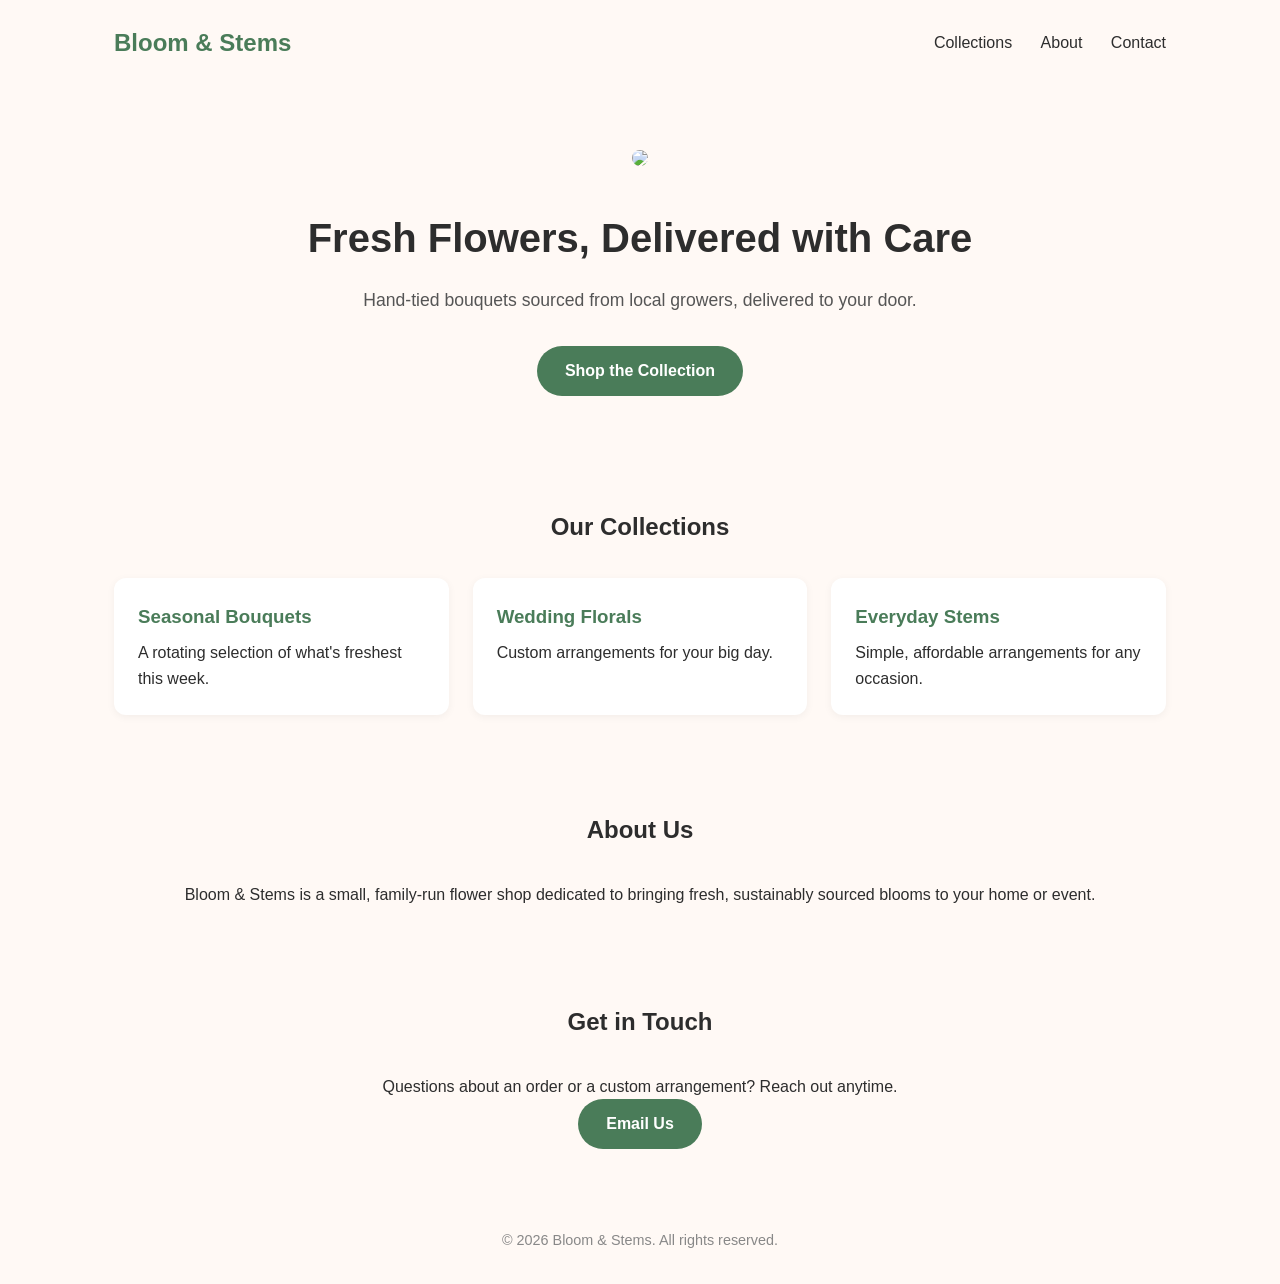
==== index.html @ 62eb42f5 "Initial commit: Bloom & Stems landing page scaffold" ====
<!DOCTYPE html>
<html lang="en">
<head>
  <meta charset="UTF-8" />
  <meta name="viewport" content="width=device-width, initial-scale=1.0" />
  <title>Bloom & Stems | Fresh Flowers, Delivered</title>
  <link rel="stylesheet" href="styles.css" />
</head>
<body>
  <header class="site-header">
    <div class="container">
      <a href="#" class="logo">Bloom & Stems</a>
      <nav>
        <a href="#collections">Collections</a>
        <a href="#about">About</a>
        <a href="#contact">Contact</a>
      </nav>
    </div>
  </header>

  <section class="hero">
    <div class="container">
      <img src="hero-flowers.jpg" class="hero-image">
      <h1>Fresh Flowers, Delivered with Care</h1>
      <p>Hand-tied bouquets sourced from local growers, delivered to your door.</p>
      <a href="#contact" class="btn">Shop the Collection</a>
    </div>
  </section>

  <section id="collections" class="collections">
    <div class="container">
      <h2>Our Collections</h2>
      <div class="cards">
        <div class="card">
          <h3>Seasonal Bouquets</h3>
          <p>A rotating selection of what's freshest this week.</p>
        </div>
        <div class="card">
          <h3>Wedding Florals</h3>
          <p>Custom arrangements for your big day.</p>
        </div>
        <div class="card">
          <h3>Everyday Stems</h3>
          <p>Simple, affordable arrangements for any occasion.</p>
        </div>
      </div>
    </div>
  </section>

  <section id="about" class="about">
    <div class="container">
      <h2>About Us</h2>
      <p>Bloom & Stems is a small, family-run flower shop dedicated to bringing fresh, sustainably sourced blooms to your home or event.</p>
    </div>
  </section>

  <section id="contact" class="contact">
    <div class="container">
      <h2>Get in Touch</h2>
      <p>Questions about an order or a custom arrangement? Reach out anytime.</p>
      <a href="mailto:hello@bloomandstems.com" class="btn">Email Us</a>
    </div>
  </section>

  <footer class="site-footer">
    <div class="container">
      <p>&copy; 2026 Bloom & Stems. All rights reserved.</p>
    </div>
  </footer>
</body>
</html>
---- styles.css ----
:root {
  --color-primary: #4a7c59;
  --color-accent: #f2b5c4;
  --color-text: #2d2d2d;
  --color-bg: #fff9f5;
  --font-body: "Helvetica Neue", Arial, sans-serif;
}

* {
  box-sizing: border-box;
  margin: 0;
  padding: 0;
}

body {
  font-family: var(--font-body);
  color: var(--color-text);
  background: var(--color-bg);
  line-height: 1.6;
}

.container {
  max-width: 1100px;
  margin: 0 auto;
  padding: 0 1.5rem;
}

.site-header {
  display: flex;
  align-items: center;
  padding: 1.5rem 0;
}

.site-header .container {
  display: flex;
  justify-content: space-between;
  align-items: center;
  width: 100%;
}

.logo {
  font-size: 1.5rem;
  font-weight: bold;
  color: var(--color-primary);
  text-decoration: none;
}

nav a {
  margin-left: 1.5rem;
  color: var(--color-text);
  text-decoration: none;
}

nav a:hover {
  color: var(--color-primary);
}

.hero {
  text-align: center;
  padding: 4rem 0;
}

.hero-image {
  max-width: 100%;
  border-radius: 12px;
  margin-bottom: 2rem;
}

.hero h1 {
  font-size: 2.5rem;
  margin-bottom: 1rem;
}

.hero p {
  font-size: 1.1rem;
  margin-bottom: 2rem;
  color: #555;
}

.btn {
  display: inline-block;
  padding: 0.75rem 1.75rem;
  background: var(--color-primary);
  color: #fff;
  border-radius: 999px;
  text-decoration: none;
  font-weight: 600;
  transition: background 0.2s ease;
}

.btn:hover {
  background: #3a6347;
}

.collections {
  padding: 3rem 0;
}

.collections h2,
.about h2,
.contact h2 {
  text-align: center;
  margin-bottom: 2rem;
}

.cards {
  display: grid;
  grid-template-columns: repeat(auto-fit, minmax(220px, 1fr));
  gap: 1.5rem;
}

.card {
  background: #fff;
  padding: 1.5rem;
  border-radius: 12px;
  box-shadow: 0 2px 8px rgba(0, 0, 0, 0.05);
}

.card h3 {
  color: var(--color-primary);
  margin-bottom: 0.5rem;
}

.about,
.contact {
  padding: 3rem 0;
  text-align: center;
}

.site-footer {
  padding: 2rem 0;
  text-align: center;
  color: #888;
  font-size: 0.9rem;
}
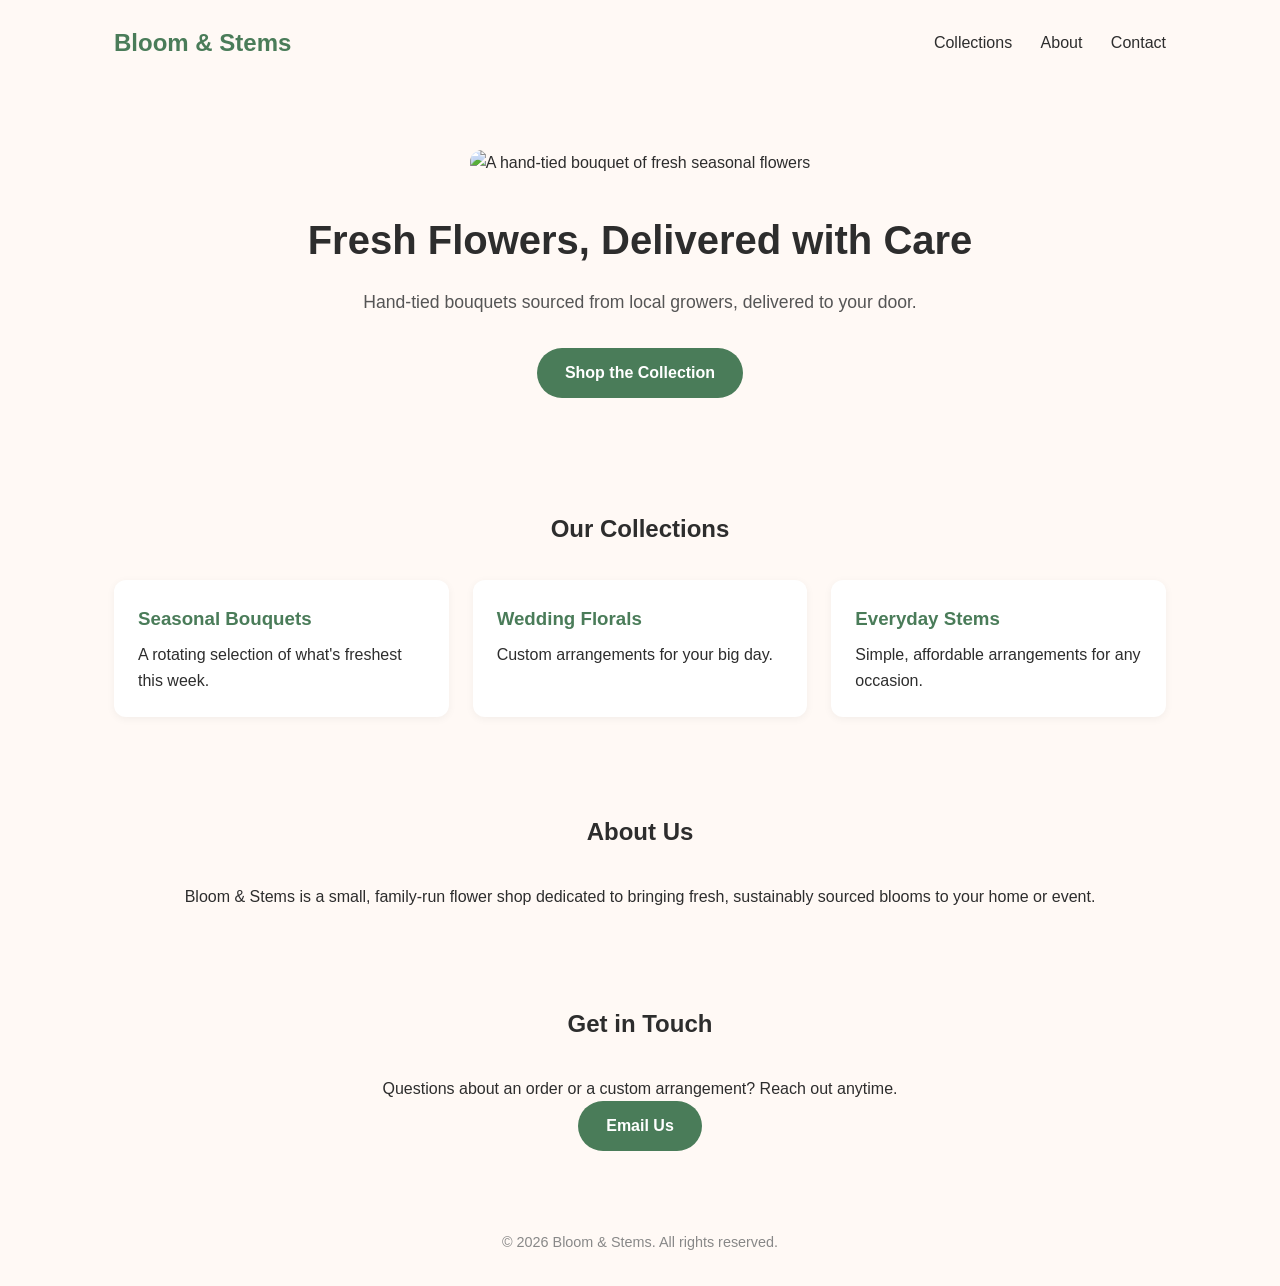
==== commit 07c86011: "Add alt text to hero image for accessibility" ====
--- a/index.html
+++ b/index.html
@@ -20,7 +20,7 @@
 
   <section class="hero">
     <div class="container">
-      <img src="hero-flowers.jpg" class="hero-image">
+      <img src="hero-flowers.jpg" class="hero-image" alt="A hand-tied bouquet of fresh seasonal flowers">
       <h1>Fresh Flowers, Delivered with Care</h1>
       <p>Hand-tied bouquets sourced from local growers, delivered to your door.</p>
       <a href="#contact" class="btn">Shop the Collection</a>
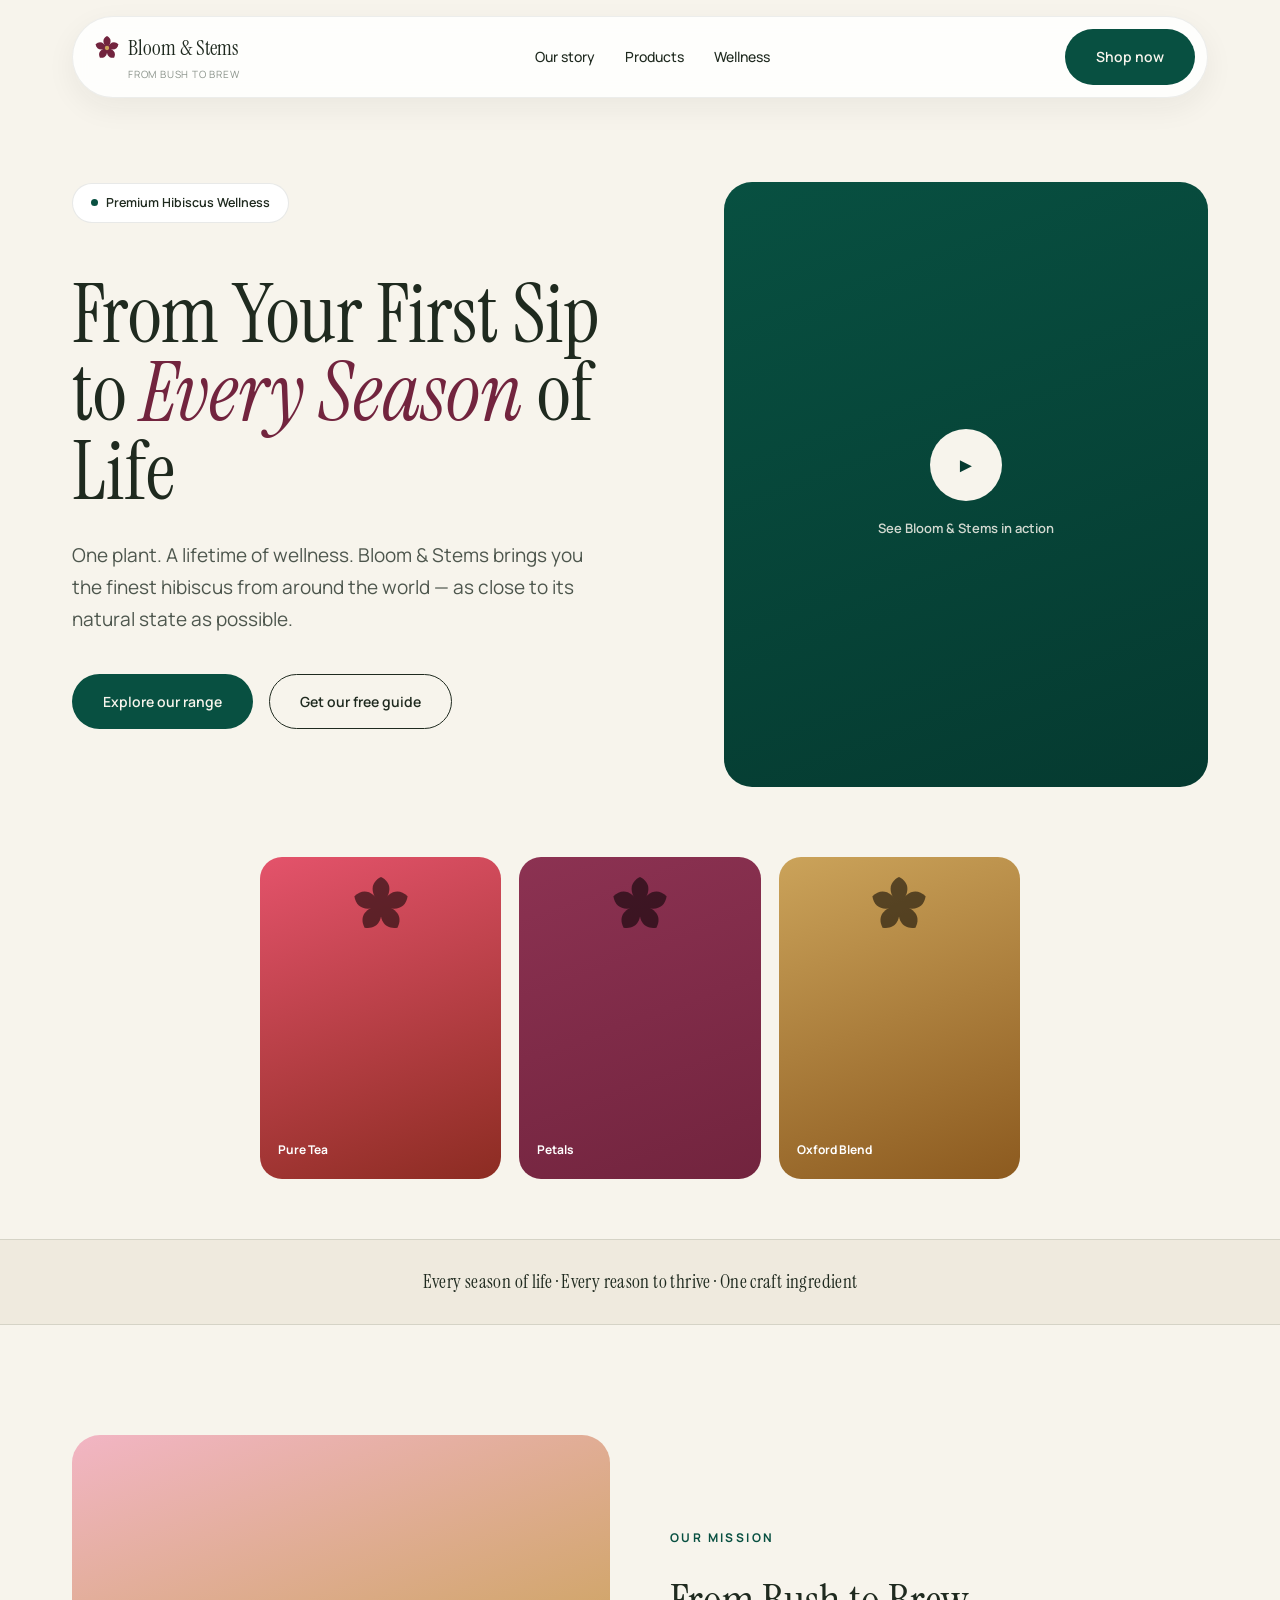
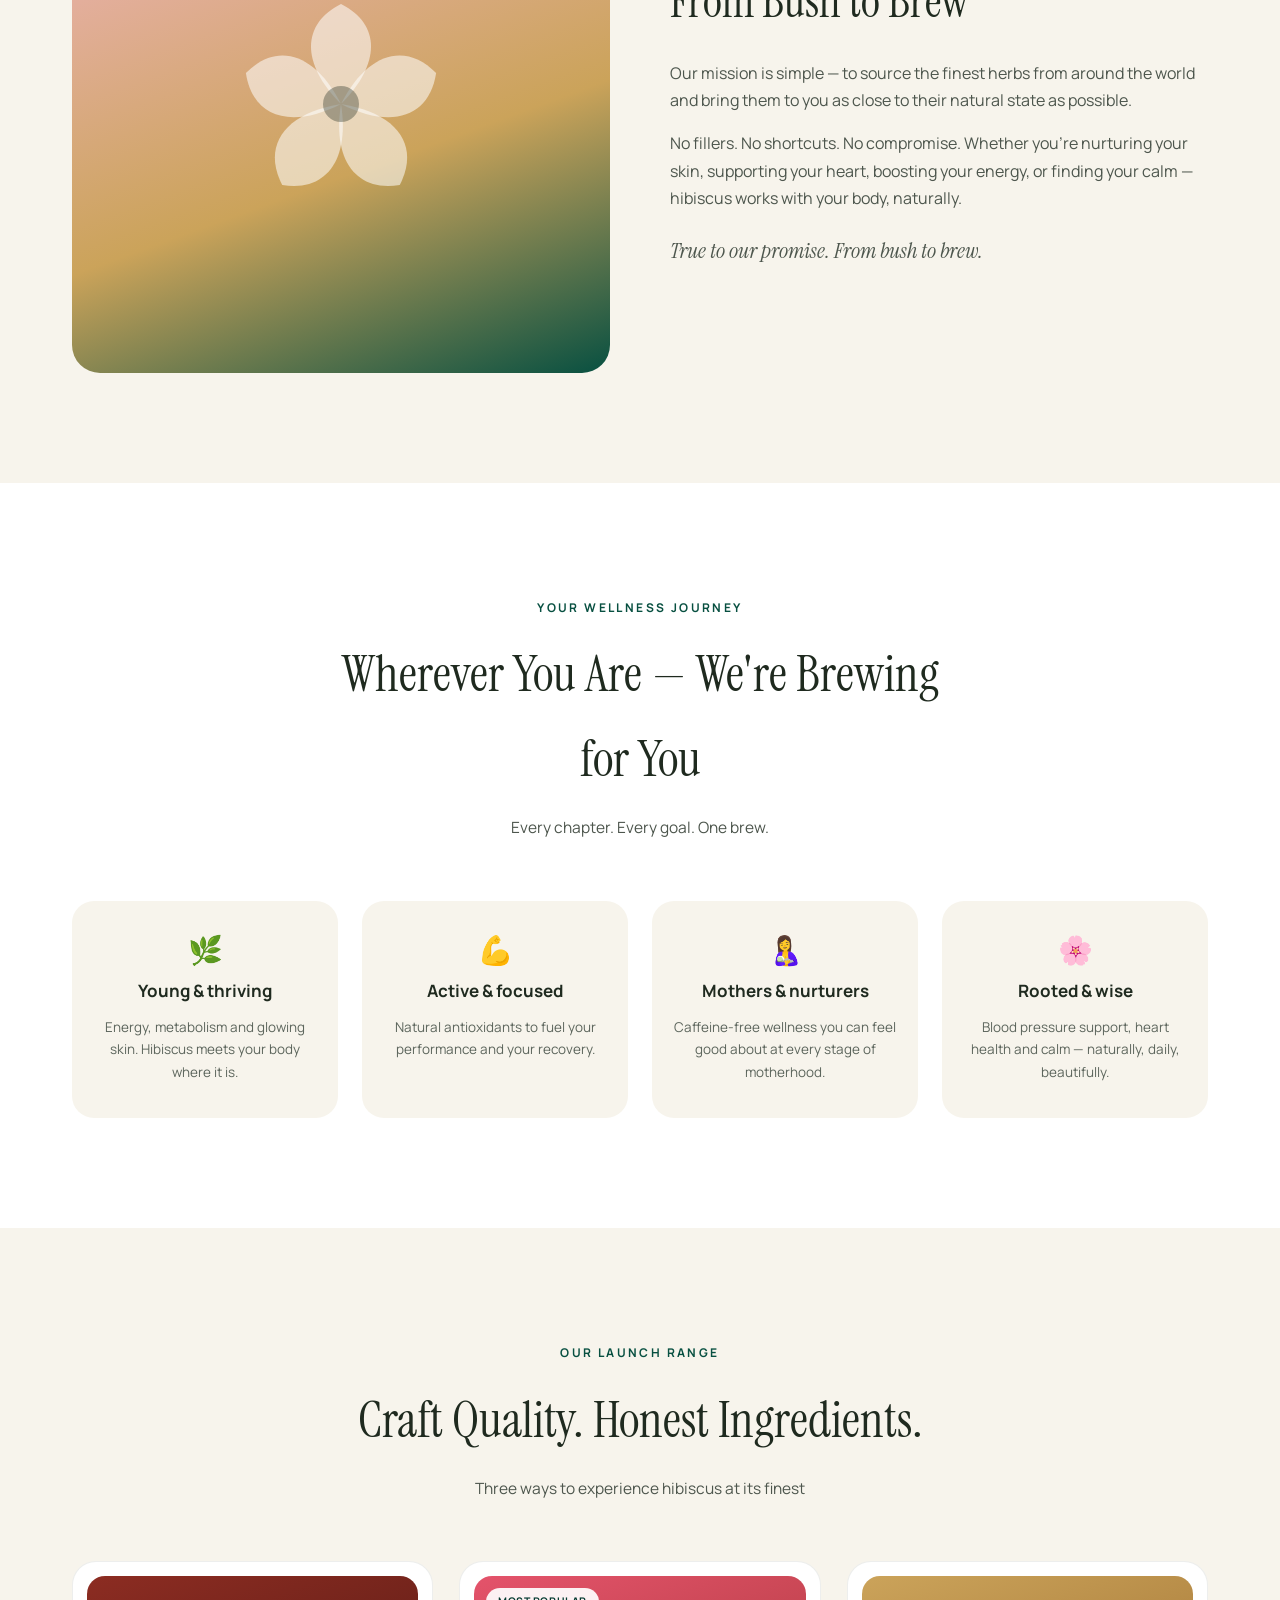
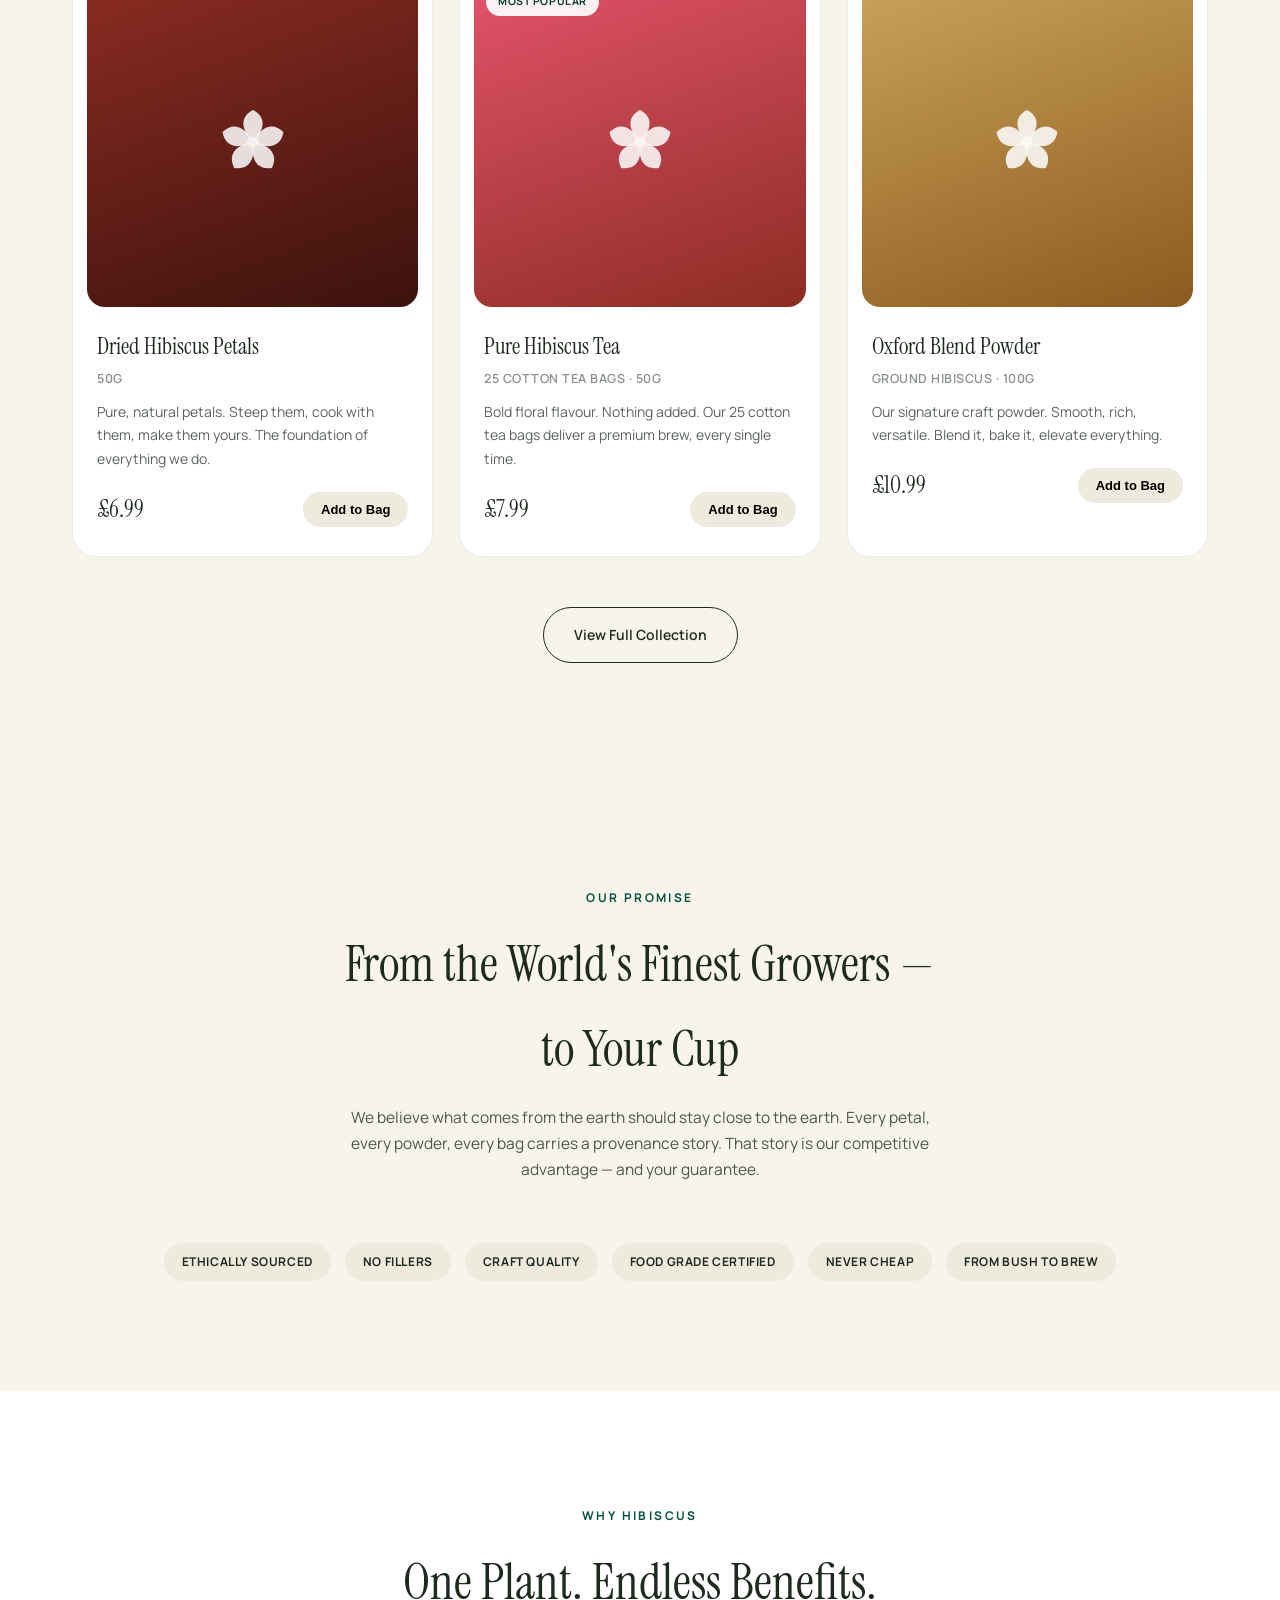
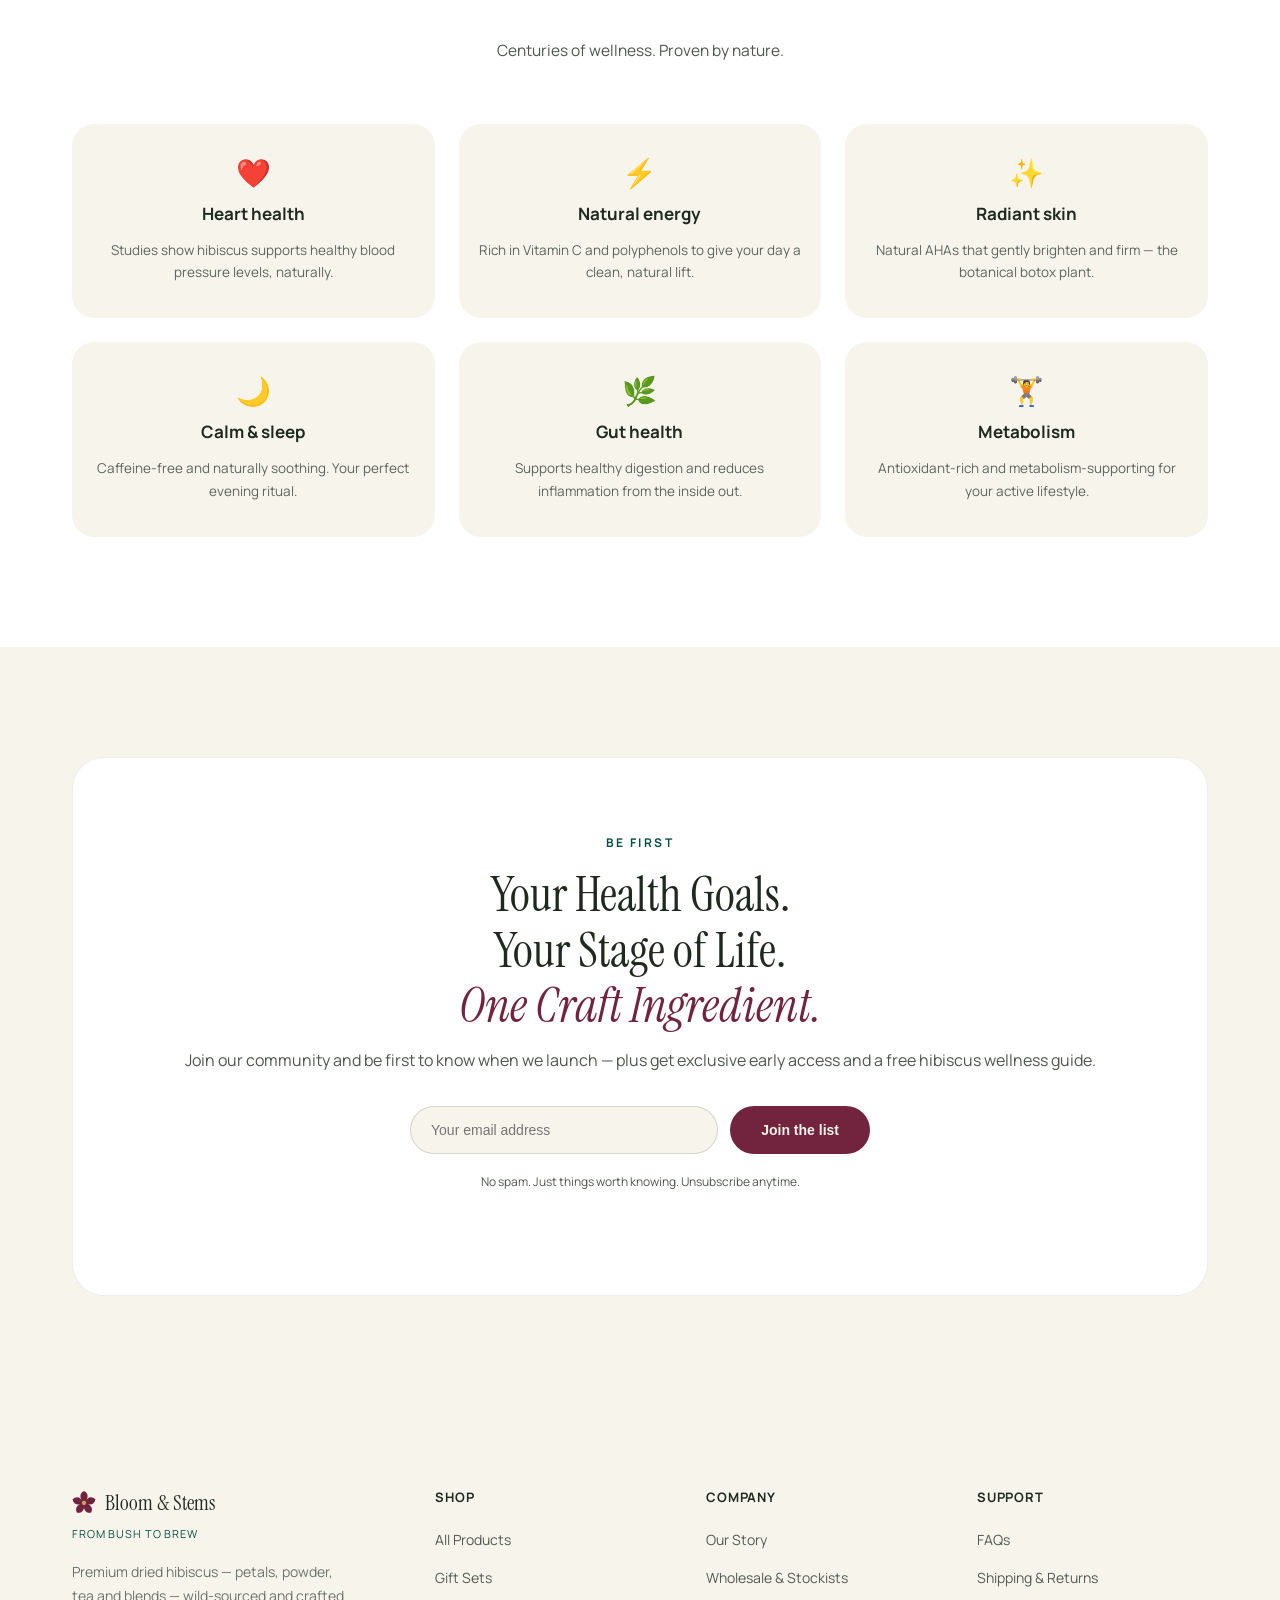
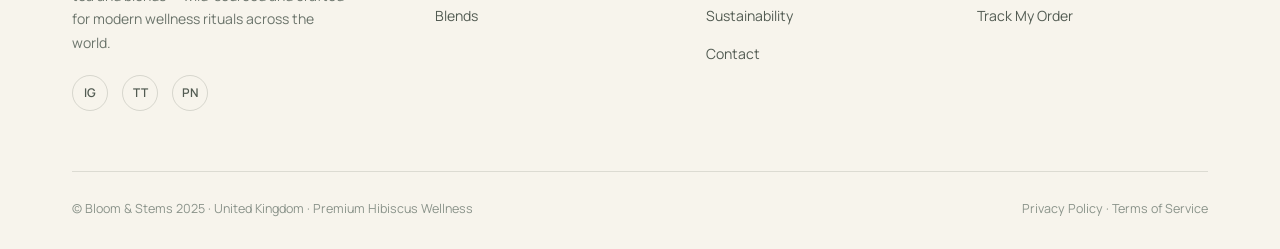
==== commit 641f472d: "Rebuild landing page with new brand copy and Modern Wellness design Replaces the flower-shop scaffol" ====
--- a/index.html
+++ b/index.html
@@ -1,71 +1,242 @@
 <!DOCTYPE html>
 <html lang="en">
 <head>
-  <meta charset="UTF-8" />
-  <meta name="viewport" content="width=device-width, initial-scale=1.0" />
-  <title>Bloom & Stems | Fresh Flowers, Delivered</title>
-  <link rel="stylesheet" href="styles.css" />
+<meta charset="UTF-8" />
+<meta name="viewport" content="width=device-width, initial-scale=1.0" />
+<title>Bloom & Stems | Premium Hibiscus Wellness</title>
+<link rel="stylesheet" href="styles.css" />
+<link rel="preconnect" href="https://fonts.googleapis.com">
+<link rel="preconnect" href="https://fonts.gstatic.com" crossorigin>
+<link href="https://fonts.googleapis.com/css2?family=Instrument+Serif:ital@0;1&family=Manrope:wght@300;400;500;600;700&display=swap" rel="stylesheet">
 </head>
 <body>
-  <header class="site-header">
-    <div class="container">
-      <a href="#" class="logo">Bloom & Stems</a>
-      <nav>
-        <a href="#collections">Collections</a>
-        <a href="#about">About</a>
-        <a href="#contact">Contact</a>
-      </nav>
-    </div>
-  </header>
-
-  <section class="hero">
-    <div class="container">
-      <img src="hero-flowers.jpg" class="hero-image" alt="A hand-tied bouquet of fresh seasonal flowers">
-      <h1>Fresh Flowers, Delivered with Care</h1>
-      <p>Hand-tied bouquets sourced from local growers, delivered to your door.</p>
-      <a href="#contact" class="btn">Shop the Collection</a>
-    </div>
-  </section>
-
-  <section id="collections" class="collections">
-    <div class="container">
-      <h2>Our Collections</h2>
-      <div class="cards">
-        <div class="card">
-          <h3>Seasonal Bouquets</h3>
-          <p>A rotating selection of what's freshest this week.</p>
-        </div>
-        <div class="card">
-          <h3>Wedding Florals</h3>
-          <p>Custom arrangements for your big day.</p>
-        </div>
-        <div class="card">
-          <h3>Everyday Stems</h3>
-          <p>Simple, affordable arrangements for any occasion.</p>
-        </div>
-      </div>
-    </div>
-  </section>
-
-  <section id="about" class="about">
-    <div class="container">
-      <h2>About Us</h2>
-      <p>Bloom & Stems is a small, family-run flower shop dedicated to bringing fresh, sustainably sourced blooms to your home or event.</p>
-    </div>
-  </section>
-
-  <section id="contact" class="contact">
-    <div class="container">
-      <h2>Get in Touch</h2>
-      <p>Questions about an order or a custom arrangement? Reach out anytime.</p>
-      <a href="mailto:hello@bloomandstems.com" class="btn">Email Us</a>
-    </div>
-  </section>
-
-  <footer class="site-footer">
-    <div class="container">
-      <p>&copy; 2026 Bloom & Stems. All rights reserved.</p>
-    </div>
-  </footer>
+
+<header class="site-nav">
+  <div class="nav-pill">
+    <div class="nav-inner">
+      <a href="#" class="brand-block">
+        <span class="brand">
+          <svg viewBox="0 0 100 100"><path d="M50,50 C30,30 30,10 50,0 C70,10 70,30 50,50 Z"/><path d="M50,50 C30,30 30,10 50,0 C70,10 70,30 50,50 Z" transform="rotate(72 50 50)"/><path d="M50,50 C30,30 30,10 50,0 C70,10 70,30 50,50 Z" transform="rotate(144 50 50)"/><path d="M50,50 C30,30 30,10 50,0 C70,10 70,30 50,50 Z" transform="rotate(216 50 50)"/><path d="M50,50 C30,30 30,10 50,0 C70,10 70,30 50,50 Z" transform="rotate(288 50 50)"/><circle cx="50" cy="50" r="9"/></svg>
+          Bloom &amp; Stems
+        </span>
+        <span class="nav-tagline">From Bush to Brew</span>
+      </a>
+      <ul class="nav-links">
+        <li><a href="#mission">Our story</a></li>
+        <li><a href="#products">Products</a></li>
+        <li><a href="#benefits">Wellness</a></li>
+      </ul>
+      <a href="#products" class="btn btn-green">Shop now</a>
+      <button class="nav-toggle" aria-label="Menu" style="display:none;">☰</button>
+    </div>
+  </div>
+</header>
+
+<section class="hero">
+  <div class="wrap">
+    <div class="hero-top">
+      <div class="hero-content">
+        <div class="hero-badge">Premium Hibiscus Wellness</div>
+        <h1>From Your First Sip to <em>Every Season</em> of Life</h1>
+        <p class="lede">One plant. A lifetime of wellness. Bloom &amp; Stems brings you the finest hibiscus from around the world — as close to its natural state as possible.</p>
+        <div class="hero-ctas">
+          <a href="#products" class="btn btn-green">Explore our range</a>
+          <a href="#join" class="btn btn-outline">Get our free guide</a>
+        </div>
+      </div>
+      <div class="hero-video">
+        <!-- Replace with a real <video> or embed when footage is ready, e.g.:
+             <video src="your-video.mp4" poster="poster.jpg" controls playsinline></video> -->
+        <div class="hero-video-inner">
+          <button class="video-play" aria-label="Play video">&#9658;</button>
+          <span class="video-label">See Bloom &amp; Stems in action</span>
+        </div>
+      </div>
+    </div>
+    <div class="hero-visual">
+      <div class="hero-tile ht-1"><svg viewBox="0 0 100 100"><path d="M50,50 C30,30 30,10 50,0 C70,10 70,30 50,50 Z"/><path d="M50,50 C30,30 30,10 50,0 C70,10 70,30 50,50 Z" transform="rotate(72 50 50)"/><path d="M50,50 C30,30 30,10 50,0 C70,10 70,30 50,50 Z" transform="rotate(144 50 50)"/><path d="M50,50 C30,30 30,10 50,0 C70,10 70,30 50,50 Z" transform="rotate(216 50 50)"/><path d="M50,50 C30,30 30,10 50,0 C70,10 70,30 50,50 Z" transform="rotate(288 50 50)"/><circle cx="50" cy="50" r="9"/></svg><span>Pure Tea</span></div>
+      <div class="hero-tile ht-2"><svg viewBox="0 0 100 100"><path d="M50,50 C30,30 30,10 50,0 C70,10 70,30 50,50 Z"/><path d="M50,50 C30,30 30,10 50,0 C70,10 70,30 50,50 Z" transform="rotate(72 50 50)"/><path d="M50,50 C30,30 30,10 50,0 C70,10 70,30 50,50 Z" transform="rotate(144 50 50)"/><path d="M50,50 C30,30 30,10 50,0 C70,10 70,30 50,50 Z" transform="rotate(216 50 50)"/><path d="M50,50 C30,30 30,10 50,0 C70,10 70,30 50,50 Z" transform="rotate(288 50 50)"/><circle cx="50" cy="50" r="9"/></svg><span>Petals</span></div>
+      <div class="hero-tile ht-4"><svg viewBox="0 0 100 100"><path d="M50,50 C30,30 30,10 50,0 C70,10 70,30 50,50 Z"/><path d="M50,50 C30,30 30,10 50,0 C70,10 70,30 50,50 Z" transform="rotate(72 50 50)"/><path d="M50,50 C30,30 30,10 50,0 C70,10 70,30 50,50 Z" transform="rotate(144 50 50)"/><path d="M50,50 C30,30 30,10 50,0 C70,10 70,30 50,50 Z" transform="rotate(216 50 50)"/><path d="M50,50 C30,30 30,10 50,0 C70,10 70,30 50,50 Z" transform="rotate(288 50 50)"/><circle cx="50" cy="50" r="9"/></svg><span>Oxford Blend</span></div>
+    </div>
+  </div>
+</section>
+
+<div class="promise">
+  <div class="wrap positioning-inner">
+    <p>Every season of life · Every reason to thrive · One craft ingredient</p>
+  </div>
+</div>
+
+<section class="section" id="mission">
+  <div class="wrap story-grid">
+    <div class="story-art">
+      <svg viewBox="0 0 100 100"><path d="M50,50 C30,30 30,10 50,0 C70,10 70,30 50,50 Z"/><path d="M50,50 C30,30 30,10 50,0 C70,10 70,30 50,50 Z" transform="rotate(72 50 50)"/><path d="M50,50 C30,30 30,10 50,0 C70,10 70,30 50,50 Z" transform="rotate(144 50 50)"/><path d="M50,50 C30,30 30,10 50,0 C70,10 70,30 50,50 Z" transform="rotate(216 50 50)"/><path d="M50,50 C30,30 30,10 50,0 C70,10 70,30 50,50 Z" transform="rotate(288 50 50)"/><circle cx="50" cy="50" r="9"/></svg>
+    </div>
+    <div class="story-copy">
+      <span class="eyebrow">Our mission</span>
+      <h2>From Bush to Brew</h2>
+      <p>Our mission is simple — to source the finest herbs from around the world and bring them to you as close to their natural state as possible.</p>
+      <p>No fillers. No shortcuts. No compromise. Whether you're nurturing your skin, supporting your heart, boosting your energy, or finding your calm — hibiscus works with your body, naturally.</p>
+      <p class="story-sign">True to our promise. From bush to brew.</p>
+    </div>
+  </div>
+</section>
+
+<section class="section how" id="life-stage">
+  <div class="wrap">
+    <div class="section-head">
+      <span class="eyebrow">Your wellness journey</span>
+      <h2>Wherever You Are — We're Brewing for You</h2>
+      <p>Every chapter. Every goal. One brew.</p>
+    </div>
+    <div class="how-grid">
+      <div class="how-step"><div class="benefit-icon">🌿</div><h3>Young &amp; thriving</h3><p>Energy, metabolism and glowing skin. Hibiscus meets your body where it is.</p></div>
+      <div class="how-step"><div class="benefit-icon">💪</div><h3>Active &amp; focused</h3><p>Natural antioxidants to fuel your performance and your recovery.</p></div>
+      <div class="how-step"><div class="benefit-icon">🤱</div><h3>Mothers &amp; nurturers</h3><p>Caffeine-free wellness you can feel good about at every stage of motherhood.</p></div>
+      <div class="how-step"><div class="benefit-icon">🌸</div><h3>Rooted &amp; wise</h3><p>Blood pressure support, heart health and calm — naturally, daily, beautifully.</p></div>
+    </div>
+  </div>
+</section>
+
+<section class="section" id="products">
+  <div class="wrap">
+    <div class="section-head">
+      <span class="eyebrow">Our launch range</span>
+      <h2>Craft Quality. Honest Ingredients.</h2>
+      <p>Three ways to experience hibiscus at its finest</p>
+    </div>
+    <div class="products-grid">
+      <div class="product-card">
+        <div class="product-swatch sw-2"><svg viewBox="0 0 100 100"><path d="M50,50 C30,30 30,10 50,0 C70,10 70,30 50,50 Z"/><path d="M50,50 C30,30 30,10 50,0 C70,10 70,30 50,50 Z" transform="rotate(72 50 50)"/><path d="M50,50 C30,30 30,10 50,0 C70,10 70,30 50,50 Z" transform="rotate(144 50 50)"/><path d="M50,50 C30,30 30,10 50,0 C70,10 70,30 50,50 Z" transform="rotate(216 50 50)"/><path d="M50,50 C30,30 30,10 50,0 C70,10 70,30 50,50 Z" transform="rotate(288 50 50)"/><circle cx="50" cy="50" r="9"/></svg></div>
+        <div class="product-body">
+          <h3>Dried Hibiscus Petals</h3>
+          <div class="size">50g</div>
+          <p>Pure, natural petals. Steep them, cook with them, make them yours. The foundation of everything we do.</p>
+          <div class="product-footer"><span class="price">£6.99</span><button class="add-btn">Add to Bag</button></div>
+        </div>
+      </div>
+      <div class="product-card">
+        <div class="product-swatch sw-1"><span class="product-tag">Most popular</span><svg viewBox="0 0 100 100"><path d="M50,50 C30,30 30,10 50,0 C70,10 70,30 50,50 Z"/><path d="M50,50 C30,30 30,10 50,0 C70,10 70,30 50,50 Z" transform="rotate(72 50 50)"/><path d="M50,50 C30,30 30,10 50,0 C70,10 70,30 50,50 Z" transform="rotate(144 50 50)"/><path d="M50,50 C30,30 30,10 50,0 C70,10 70,30 50,50 Z" transform="rotate(216 50 50)"/><path d="M50,50 C30,30 30,10 50,0 C70,10 70,30 50,50 Z" transform="rotate(288 50 50)"/><circle cx="50" cy="50" r="9"/></svg></div>
+        <div class="product-body">
+          <h3>Pure Hibiscus Tea</h3>
+          <div class="size">25 cotton tea bags · 50g</div>
+          <p>Bold floral flavour. Nothing added. Our 25 cotton tea bags deliver a premium brew, every single time.</p>
+          <div class="product-footer"><span class="price">£7.99</span><button class="add-btn">Add to Bag</button></div>
+        </div>
+      </div>
+      <div class="product-card">
+        <div class="product-swatch sw-3"><svg viewBox="0 0 100 100"><path d="M50,50 C30,30 30,10 50,0 C70,10 70,30 50,50 Z"/><path d="M50,50 C30,30 30,10 50,0 C70,10 70,30 50,50 Z" transform="rotate(72 50 50)"/><path d="M50,50 C30,30 30,10 50,0 C70,10 70,30 50,50 Z" transform="rotate(144 50 50)"/><path d="M50,50 C30,30 30,10 50,0 C70,10 70,30 50,50 Z" transform="rotate(216 50 50)"/><path d="M50,50 C30,30 30,10 50,0 C70,10 70,30 50,50 Z" transform="rotate(288 50 50)"/><circle cx="50" cy="50" r="9"/></svg></div>
+        <div class="product-body">
+          <h3>Oxford Blend Powder</h3>
+          <div class="size">Ground Hibiscus · 100g</div>
+          <p>Our signature craft powder. Smooth, rich, versatile. Blend it, bake it, elevate everything.</p>
+          <div class="product-footer"><span class="price">£10.99</span><button class="add-btn">Add to Bag</button></div>
+        </div>
+      </div>
+    </div>
+    <div class="products-more"><a href="#" class="btn btn-outline">View Full Collection</a></div>
+  </div>
+</section>
+
+<section class="section" id="provenance">
+  <div class="wrap">
+    <div class="section-head">
+      <span class="eyebrow">Our promise</span>
+      <h2>From the World's Finest Growers — to Your Cup</h2>
+      <p>We believe what comes from the earth should stay close to the earth. Every petal, every powder, every bag carries a provenance story. That story is our competitive advantage — and your guarantee.</p>
+    </div>
+    <div class="stockist-row">
+      <span>Ethically sourced</span>
+      <span>No fillers</span>
+      <span>Craft quality</span>
+      <span>Food grade certified</span>
+      <span>Never cheap</span>
+      <span>From bush to brew</span>
+    </div>
+  </div>
+</section>
+
+<section class="section how benefits" id="benefits">
+  <div class="wrap">
+    <div class="section-head">
+      <span class="eyebrow">Why hibiscus</span>
+      <h2>One Plant. Endless Benefits.</h2>
+      <p>Centuries of wellness. Proven by nature.</p>
+    </div>
+    <div class="how-grid">
+      <div class="how-step"><div class="benefit-icon">❤️</div><h3>Heart health</h3><p>Studies show hibiscus supports healthy blood pressure levels, naturally.</p></div>
+      <div class="how-step"><div class="benefit-icon">⚡</div><h3>Natural energy</h3><p>Rich in Vitamin C and polyphenols to give your day a clean, natural lift.</p></div>
+      <div class="how-step"><div class="benefit-icon">✨</div><h3>Radiant skin</h3><p>Natural AHAs that gently brighten and firm — the botanical botox plant.</p></div>
+      <div class="how-step"><div class="benefit-icon">🌙</div><h3>Calm &amp; sleep</h3><p>Caffeine-free and naturally soothing. Your perfect evening ritual.</p></div>
+      <div class="how-step"><div class="benefit-icon">🌿</div><h3>Gut health</h3><p>Supports healthy digestion and reduces inflammation from the inside out.</p></div>
+      <div class="how-step"><div class="benefit-icon">🏋️</div><h3>Metabolism</h3><p>Antioxidant-rich and metabolism-supporting for your active lifestyle.</p></div>
+    </div>
+  </div>
+</section>
+
+<section class="section cta-band" id="join">
+  <div class="wrap">
+    <div class="inner">
+      <span class="eyebrow">Be first</span>
+      <h2>Your Health Goals.<br>Your Stage of Life.<br><em>One Craft Ingredient.</em></h2>
+      <p>Join our community and be first to know when we launch — plus get exclusive early access and a free hibiscus wellness guide.</p>
+      <form class="cta-form" onsubmit="return false;">
+        <input type="email" placeholder="Your email address" required>
+        <button class="btn btn-pink" type="submit">Join the list</button>
+      </form>
+      <p class="cta-fineprint">No spam. Just things worth knowing. Unsubscribe anytime.</p>
+    </div>
+  </div>
+</section>
+
+<footer>
+  <div class="wrap">
+    <div class="footer-grid">
+      <div class="footer-brand">
+        <a href="#" class="brand">
+          <svg viewBox="0 0 100 100"><path d="M50,50 C30,30 30,10 50,0 C70,10 70,30 50,50 Z"/><path d="M50,50 C30,30 30,10 50,0 C70,10 70,30 50,50 Z" transform="rotate(72 50 50)"/><path d="M50,50 C30,30 30,10 50,0 C70,10 70,30 50,50 Z" transform="rotate(144 50 50)"/><path d="M50,50 C30,30 30,10 50,0 C70,10 70,30 50,50 Z" transform="rotate(216 50 50)"/><path d="M50,50 C30,30 30,10 50,0 C70,10 70,30 50,50 Z" transform="rotate(288 50 50)"/><circle cx="50" cy="50" r="9"/></svg>
+          Bloom &amp; Stems
+        </a>
+        <div class="footer-tagline">From Bush to Brew</div>
+        <p>Premium dried hibiscus — petals, powder, tea and blends — wild-sourced and crafted for modern wellness rituals across the world.</p>
+        <div class="social-row">
+          <a href="#" aria-label="Instagram">IG</a>
+          <a href="#" aria-label="TikTok">TT</a>
+          <a href="#" aria-label="Pinterest">PN</a>
+        </div>
+      </div>
+      <div>
+        <h5>Shop</h5>
+        <ul>
+          <li><a href="#">All Products</a></li>
+          <li><a href="#">Gift Sets</a></li>
+          <li><a href="#">Blends</a></li>
+        </ul>
+      </div>
+      <div>
+        <h5>Company</h5>
+        <ul>
+          <li><a href="#">Our Story</a></li>
+          <li><a href="#">Wholesale &amp; Stockists</a></li>
+          <li><a href="#">Sustainability</a></li>
+          <li><a href="#">Contact</a></li>
+        </ul>
+      </div>
+      <div>
+        <h5>Support</h5>
+        <ul>
+          <li><a href="#">FAQs</a></li>
+          <li><a href="#">Shipping &amp; Returns</a></li>
+          <li><a href="#">Track My Order</a></li>
+        </ul>
+      </div>
+    </div>
+    <div class="footer-bottom">
+      <span>&copy; Bloom &amp; Stems 2025 · United Kingdom · Premium Hibiscus Wellness</span>
+      <span>Privacy Policy · Terms of Service</span>
+    </div>
+  </div>
+</footer>
+
 </body>
 </html>
--- a/styles.css
+++ b/styles.css
@@ -1,135 +1,170 @@
-:root {
-  --color-primary: #4a7c59;
-  --color-accent: #f2b5c4;
-  --color-text: #2d2d2d;
-  --color-bg: #fff9f5;
-  --font-body: "Helvetica Neue", Arial, sans-serif;
+:root{
+  --paper:#F7F4EC;
+  --paper-2:#EFEADE;
+  --ink:#1F2A1F;
+  --green:#085041;
+  --green-dark:#053A30;
+  --pink:#F2B5C4;
+  --pink-dark:#E08AA0;
+  --gold:#CBA35A;
+  --brand:#72243E;
+  --brand-dark:#551A2E;
+  --maxw:1200px;
 }
+*{box-sizing:border-box;margin:0;padding:0;}
+html{scroll-behavior:smooth;}
+body{font-family:'Manrope',sans-serif;background:var(--paper);color:var(--ink);line-height:1.7;font-size:16px;-webkit-font-smoothing:antialiased;}
+h1,h2,h3{font-family:'Instrument Serif',serif;font-weight:400;}
+.wrap{max-width:var(--maxw);margin:0 auto;padding:0 32px;}
+a{color:inherit;}
+.eyebrow{text-transform:uppercase;letter-spacing:.2em;font-size:12px;font-weight:700;color:var(--green);}
+.btn{display:inline-flex;align-items:center;gap:8px;padding:15px 30px;border-radius:100px;text-decoration:none;font-size:14px;font-weight:600;border:1px solid transparent;transition:.25s ease;cursor:pointer;}
+.btn-green{background:var(--green);color:var(--paper);}
+.btn-green:hover{background:var(--green-dark);}
+.btn-outline{border-color:var(--ink);color:var(--ink);background:transparent;}
+.btn-outline:hover{background:var(--ink);color:var(--paper);}
+.btn-pink{background:var(--brand);color:var(--paper);}
+.btn-pink:hover{background:var(--brand-dark);}
 
-* {
-  box-sizing: border-box;
-  margin: 0;
-  padding: 0;
+/* NAV - pill */
+header.site-nav{position:sticky;top:16px;z-index:40;}
+.nav-pill{max-width:var(--maxw);margin:0 auto;padding:0 32px;}
+.nav-inner{display:flex;align-items:center;justify-content:space-between;padding:12px 12px 12px 22px;background:rgba(255,255,255,.85);backdrop-filter:blur(10px);border:1px solid rgba(31,42,31,.08);border-radius:100px;box-shadow:0 10px 30px rgba(31,42,31,.06);}
+.brand-block{display:flex;flex-direction:column;text-decoration:none;color:var(--ink);}
+.brand{display:flex;align-items:center;gap:9px;font-family:'Instrument Serif',serif;font-size:21px;text-decoration:none;color:var(--ink);}
+.brand svg{width:24px;height:24px;}
+.brand svg path{fill:var(--brand);}
+.brand svg circle{fill:var(--gold);}
+.nav-tagline{font-size:10px;text-transform:uppercase;letter-spacing:.08em;color:#8a938a;margin-left:33px;}
+.nav-links{display:flex;gap:30px;list-style:none;}
+.nav-links a{text-decoration:none;font-size:14px;font-weight:500;color:var(--ink);}
+.nav-links a:hover{color:var(--green);}
+.nav-toggle{display:none;background:none;border:0;font-size:24px;cursor:pointer;}
+
+/* HERO */
+.hero{padding:100px 0 60px;text-align:left;}
+.hero-top{display:grid;grid-template-columns:1.1fr .9fr;gap:60px;align-items:center;margin-bottom:70px;}
+.hero-video{aspect-ratio:4/5;border-radius:28px;background:linear-gradient(160deg,var(--green),var(--green-dark));position:relative;display:flex;align-items:center;justify-content:center;overflow:hidden;}
+.hero-video-inner{display:flex;flex-direction:column;align-items:center;gap:16px;color:var(--paper);text-align:center;padding:20px;}
+.video-play{width:72px;height:72px;border-radius:50%;background:var(--paper);border:none;display:flex;align-items:center;justify-content:center;font-size:20px;color:var(--green-dark);cursor:pointer;transition:.25s;}
+.video-play:hover{background:var(--pink);color:var(--green-dark);transform:scale(1.06);}
+.video-label{font-size:13px;font-weight:600;opacity:.85;max-width:190px;}
+.hero-badge{display:inline-flex;align-items:center;gap:8px;background:#fff;border:1px solid rgba(31,42,31,.1);padding:8px 18px;border-radius:100px;font-size:12.5px;font-weight:600;margin-bottom:28px;}
+.hero-badge:before{content:'';width:7px;height:7px;border-radius:50%;background:var(--green);}
+.hero h1{font-size:82px;line-height:.96;margin:24px 0 28px;max-width:700px;}
+.hero h1 em{font-style:italic;color:var(--brand);}
+.hero p.lede{font-size:19px;max-width:520px;margin:0 0 38px;color:#4d564d;}
+.hero-ctas{display:flex;justify-content:flex-start;gap:16px;flex-wrap:wrap;margin-bottom:56px;}
+.hero-visual{max-width:760px;margin:0 auto;display:grid;grid-template-columns:repeat(3,1fr);gap:18px;}
+.hero-tile{aspect-ratio:3/4;border-radius:22px;position:relative;overflow:hidden;display:flex;align-items:flex-end;padding:18px;}
+.hero-tile svg{position:absolute;top:20px;left:50%;transform:translateX(-50%);width:56px;height:56px;opacity:.55;}
+.hero-tile span{font-size:12px;font-weight:700;color:#fff;position:relative;z-index:2;}
+.ht-1{background:linear-gradient(160deg,#E4536B,#8C2C22);}
+.ht-2{background:linear-gradient(160deg,#8C3252,var(--brand));}
+.ht-3{background:linear-gradient(160deg,#8FAE7A,var(--green));}
+.ht-4{background:linear-gradient(160deg,var(--gold),#8C5A1F);}
+
+/* POSITIONING STRIP */
+.promise{border-top:1px solid rgba(31,42,31,.12);border-bottom:1px solid rgba(31,42,31,.12);background:var(--paper-2);}
+.positioning-inner{padding:26px 20px;text-align:center;}
+.positioning-inner p{font-family:'Instrument Serif',serif;font-size:19px;color:var(--ink);letter-spacing:.02em;}
+
+/* SECTION HEAD */
+.section{padding:110px 0;}
+.section-head{text-align:center;max-width:600px;margin:0 auto 60px;}
+.section-head h2{font-size:50px;margin:12px 0;}
+.section-head p{color:#4d564d;font-size:15.5px;}
+
+/* PRODUCTS */
+.products-grid{display:grid;grid-template-columns:repeat(3,1fr);gap:26px;}
+.product-card{background:#fff;border-radius:24px;overflow:hidden;border:1px solid rgba(31,42,31,.08);transition:.3s;}
+.product-card:hover{transform:translateY(-6px);box-shadow:0 24px 50px rgba(31,42,31,.1);}
+.product-swatch{aspect-ratio:1/1;position:relative;display:flex;align-items:center;justify-content:center;margin:14px;border-radius:18px;}
+.product-swatch svg{width:64px;height:64px;}
+.product-swatch svg path{fill:rgba(255,255,255,.85);}
+.product-swatch svg circle{fill:rgba(255,255,255,.55);}
+.product-tag{position:absolute;top:12px;left:12px;background:rgba(255,255,255,.92);padding:5px 12px;border-radius:100px;font-size:10.5px;font-weight:700;text-transform:uppercase;letter-spacing:.05em;color:var(--green-dark);}
+.sw-1{background:linear-gradient(160deg,#E4536B,#8C2C22);}
+.sw-2{background:linear-gradient(160deg,#8C2C22,#3C120D);}
+.sw-3{background:linear-gradient(160deg,var(--gold),#8C5A1F);}
+.sw-4{background:linear-gradient(160deg,#8FAE7A,var(--green));}
+.sw-5{background:linear-gradient(160deg,#E08A4D,#A85A22);}
+.sw-6{background:linear-gradient(160deg,var(--pink),var(--pink-dark));}
+.product-body{padding:6px 24px 26px;}
+.product-body h3{font-size:23px;margin-bottom:2px;}
+.product-body .size{font-size:12.5px;color:#8a938a;font-weight:600;text-transform:uppercase;letter-spacing:.04em;margin-bottom:10px;}
+.product-body p{font-size:14px;color:#5c655c;margin-bottom:18px;min-height:40px;}
+.product-footer{display:flex;align-items:center;justify-content:space-between;}
+.price{font-family:'Instrument Serif',serif;font-size:24px;}
+.add-btn{font-size:13px;font-weight:600;border:none;background:var(--paper-2);padding:10px 18px;border-radius:100px;cursor:pointer;transition:.25s;}
+.add-btn:hover{background:var(--ink);color:var(--paper);}
+.products-more{text-align:center;margin-top:50px;}
+.tag-soon{background:rgba(31,42,31,.85);color:var(--paper);}
+.coming-soon{width:100%;text-align:center;font-size:12.5px;font-weight:700;text-transform:uppercase;letter-spacing:.06em;color:#8a938a;background:var(--paper-2);padding:10px 18px;border-radius:100px;}
+
+/* HOW IT WORKS */
+.how{background:#fff;}
+.how-grid{display:grid;grid-template-columns:repeat(4,1fr);gap:24px;}
+.how-step{text-align:center;padding:34px 20px;background:var(--paper);border-radius:22px;}
+.how-step .num{display:inline-flex;align-items:center;justify-content:center;width:44px;height:44px;border-radius:50%;background:var(--green);color:var(--paper);font-family:'Instrument Serif',serif;font-size:20px;margin-bottom:18px;}
+.how-step h3{font-family:'Manrope',sans-serif;font-weight:700;font-size:17px;margin-bottom:10px;}
+.how-step p{font-size:13.5px;color:#5c655c;}
+.benefits .how-grid{grid-template-columns:repeat(3,1fr);}
+.benefit-icon{font-size:28px;line-height:1;margin-bottom:14px;}
+
+/* STORY */
+.story-grid{display:grid;grid-template-columns:1fr 1fr;gap:60px;align-items:center;}
+.story-art{aspect-ratio:1/1;border-radius:28px;background:linear-gradient(160deg,var(--pink),var(--gold) 60%,var(--green));position:relative;display:flex;align-items:center;justify-content:center;}
+.story-art svg{width:200px;height:200px;}
+.story-art svg path{fill:rgba(255,255,255,.55);}
+.story-art svg circle{fill:rgba(31,42,31,.35);}
+.story-copy h2{font-size:46px;margin:12px 0 20px;}
+.story-copy p{color:#4d564d;margin-bottom:16px;}
+.story-sign{font-family:'Instrument Serif',serif;font-style:italic;font-size:22px;margin-top:20px;color:var(--green);}
+.stockist-row{display:flex;gap:14px;flex-wrap:wrap;justify-content:center;margin-top:30px;}
+.stockist-row span{font-size:12px;font-weight:700;text-transform:uppercase;letter-spacing:.05em;background:var(--paper-2);padding:9px 18px;border-radius:100px;}
+
+/* CTA */
+.cta-band{text-align:center;}
+.cta-band .inner{background:#fff;border-radius:32px;padding:70px 40px;border:1px solid rgba(31,42,31,.08);}
+.cta-band h2{font-size:48px;line-height:1.15;margin:12px 0 14px;}
+.cta-band h2 em{font-style:italic;color:var(--brand);}
+.cta-band p{color:#4d564d;margin-bottom:32px;}
+.cta-form{display:flex;justify-content:center;gap:12px;max-width:460px;margin:0 auto;flex-wrap:wrap;}
+.cta-form input{flex:1;min-width:220px;padding:15px 20px;border:1px solid rgba(31,42,31,.15);background:var(--paper);border-radius:100px;font-size:14px;}
+.cta-fineprint{font-size:12px;color:#8a938a;margin-top:18px;margin-bottom:0;}
+
+/* FOOTER */
+footer{padding:80px 0 30px;}
+.footer-grid{display:grid;grid-template-columns:1.4fr repeat(3,1fr);gap:40px;margin-bottom:60px;}
+.footer-brand .brand{margin-bottom:4px;}
+.footer-tagline{font-size:11px;text-transform:uppercase;letter-spacing:.08em;color:var(--green);margin:2px 0 16px;}
+.footer-brand p{font-size:14px;margin:0 0 20px;max-width:280px;color:#6b746b;}
+.social-row{display:flex;gap:14px;}
+.social-row a{width:36px;height:36px;border:1px solid rgba(31,42,31,.15);border-radius:50%;display:flex;align-items:center;justify-content:center;font-size:12px;text-decoration:none;font-weight:600;}
+footer h5{font-size:13px;text-transform:uppercase;letter-spacing:.06em;margin-bottom:18px;font-weight:700;}
+footer ul{list-style:none;display:flex;flex-direction:column;gap:11px;}
+footer a{text-decoration:none;font-size:14px;color:#525b52;}
+footer a:hover{color:var(--green);}
+.footer-bottom{border-top:1px solid rgba(31,42,31,.12);padding-top:26px;display:flex;justify-content:space-between;font-size:12.5px;color:#8a938a;flex-wrap:wrap;gap:10px;}
+
+@media(max-width:960px){
+  .nav-links{display:none;}
+  .nav-toggle{display:block;}
+  .hero h1{font-size:52px;}
+  .hero-top{grid-template-columns:1fr;gap:36px;margin-bottom:50px;}
+  .hero-video{aspect-ratio:16/9;}
+  .hero-visual{grid-template-columns:repeat(2,1fr);}
+  .products-grid,.how-grid{grid-template-columns:repeat(2,1fr);}
+  .story-grid{grid-template-columns:1fr;}
+  .footer-grid{grid-template-columns:repeat(2,1fr);}
+  .section{padding:70px 0;}
 }
-
-body {
-  font-family: var(--font-body);
-  color: var(--color-text);
-  background: var(--color-bg);
-  line-height: 1.6;
+@media(max-width:600px){
+  .hero h1{font-size:38px;}
+  .hero-visual{grid-template-columns:repeat(2,1fr);}
+  .products-grid,.how-grid,.footer-grid{grid-template-columns:1fr;}
+  .section-head h2{font-size:36px;}
+  .wrap{padding:0 20px;}
+  .cta-band .inner{padding:44px 24px;}
 }
-
-.container {
-  max-width: 1100px;
-  margin: 0 auto;
-  padding: 0 1.5rem;
-}
-
-.site-header {
-  display: flex;
-  align-items: center;
-  padding: 1.5rem 0;
-}
-
-.site-header .container {
-  display: flex;
-  justify-content: space-between;
-  align-items: center;
-  width: 100%;
-}
-
-.logo {
-  font-size: 1.5rem;
-  font-weight: bold;
-  color: var(--color-primary);
-  text-decoration: none;
-}
-
-nav a {
-  margin-left: 1.5rem;
-  color: var(--color-text);
-  text-decoration: none;
-}
-
-nav a:hover {
-  color: var(--color-primary);
-}
-
-.hero {
-  text-align: center;
-  padding: 4rem 0;
-}
-
-.hero-image {
-  max-width: 100%;
-  border-radius: 12px;
-  margin-bottom: 2rem;
-}
-
-.hero h1 {
-  font-size: 2.5rem;
-  margin-bottom: 1rem;
-}
-
-.hero p {
-  font-size: 1.1rem;
-  margin-bottom: 2rem;
-  color: #555;
-}
-
-.btn {
-  display: inline-block;
-  padding: 0.75rem 1.75rem;
-  background: var(--color-primary);
-  color: #fff;
-  border-radius: 999px;
-  text-decoration: none;
-  font-weight: 600;
-  transition: background 0.2s ease;
-}
-
-.btn:hover {
-  background: #3a6347;
-}
-
-.collections {
-  padding: 3rem 0;
-}
-
-.collections h2,
-.about h2,
-.contact h2 {
-  text-align: center;
-  margin-bottom: 2rem;
-}
-
-.cards {
-  display: grid;
-  grid-template-columns: repeat(auto-fit, minmax(220px, 1fr));
-  gap: 1.5rem;
-}
-
-.card {
-  background: #fff;
-  padding: 1.5rem;
-  border-radius: 12px;
-  box-shadow: 0 2px 8px rgba(0, 0, 0, 0.05);
-}
-
-.card h3 {
-  color: var(--color-primary);
-  margin-bottom: 0.5rem;
-}
-
-.about,
-.contact {
-  padding: 3rem 0;
-  text-align: center;
-}
-
-.site-footer {
-  padding: 2rem 0;
-  text-align: center;
-  color: #888;
-  font-size: 0.9rem;
-}
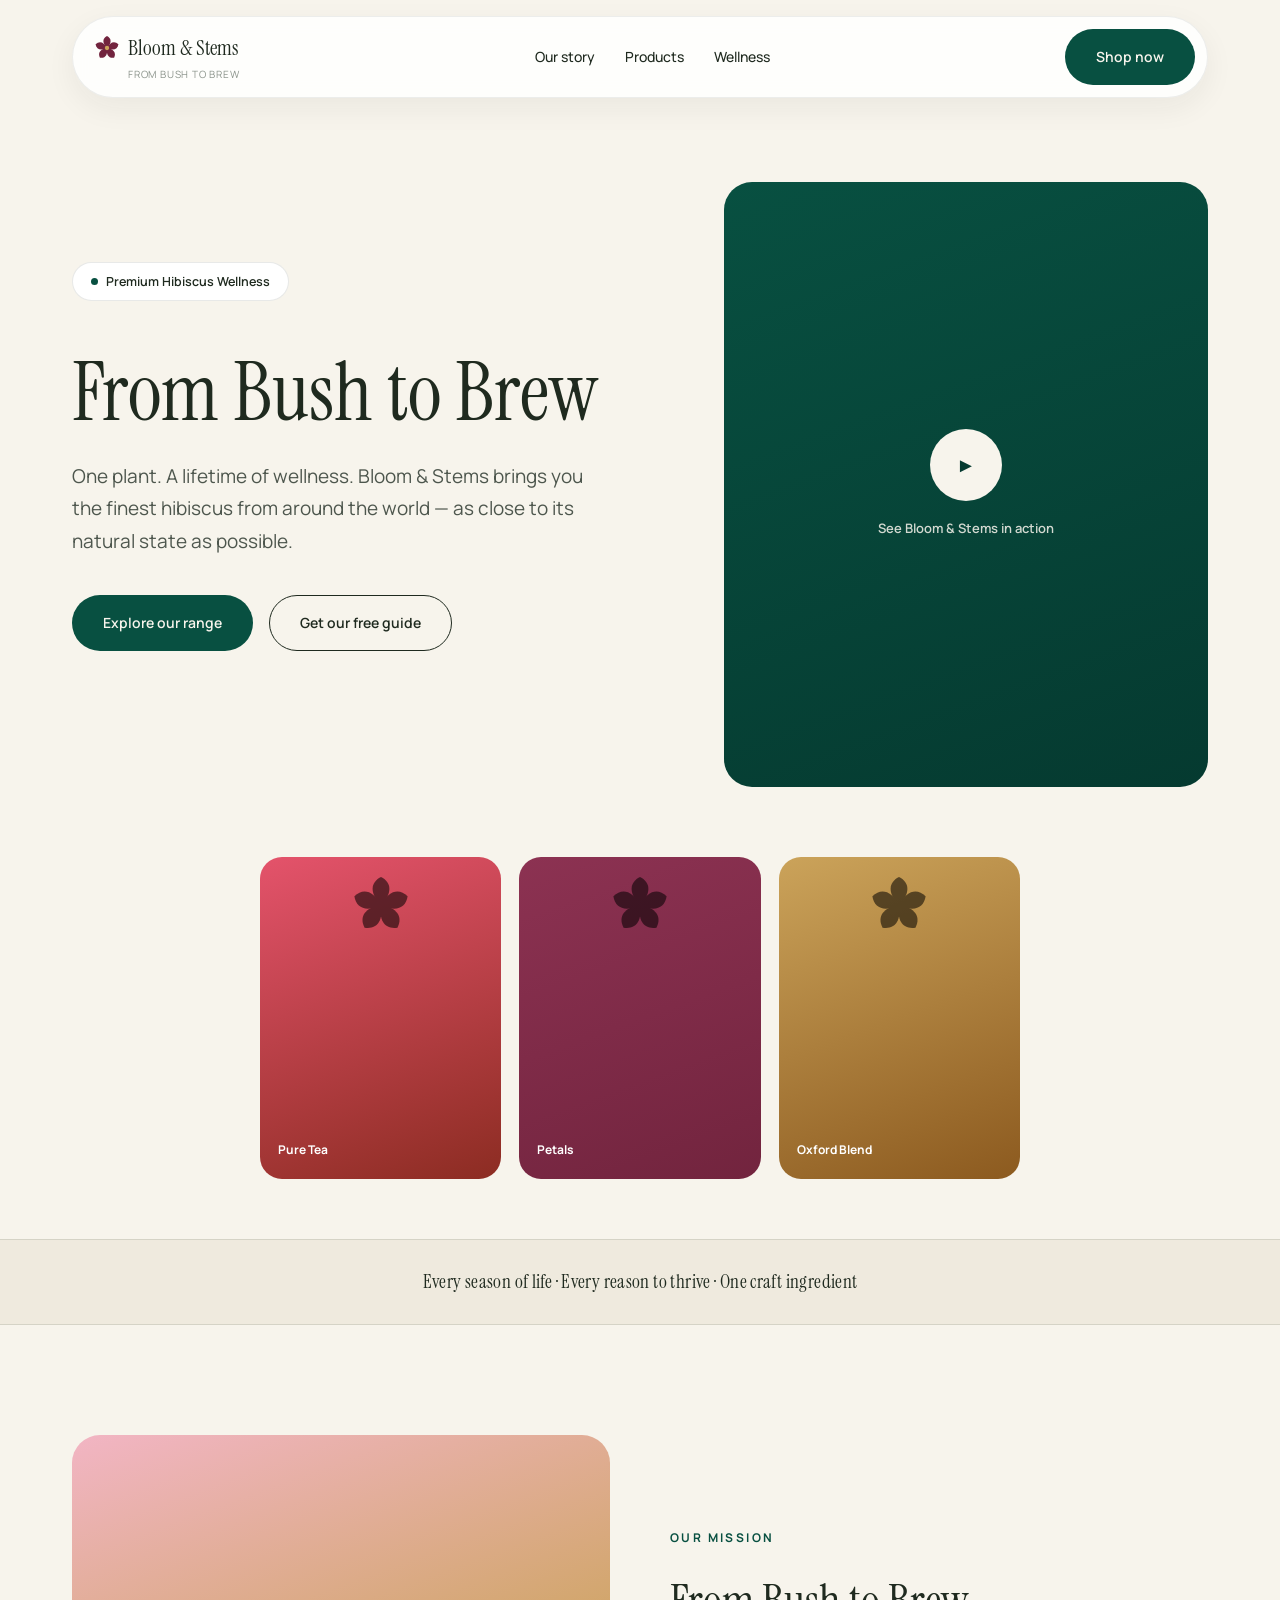
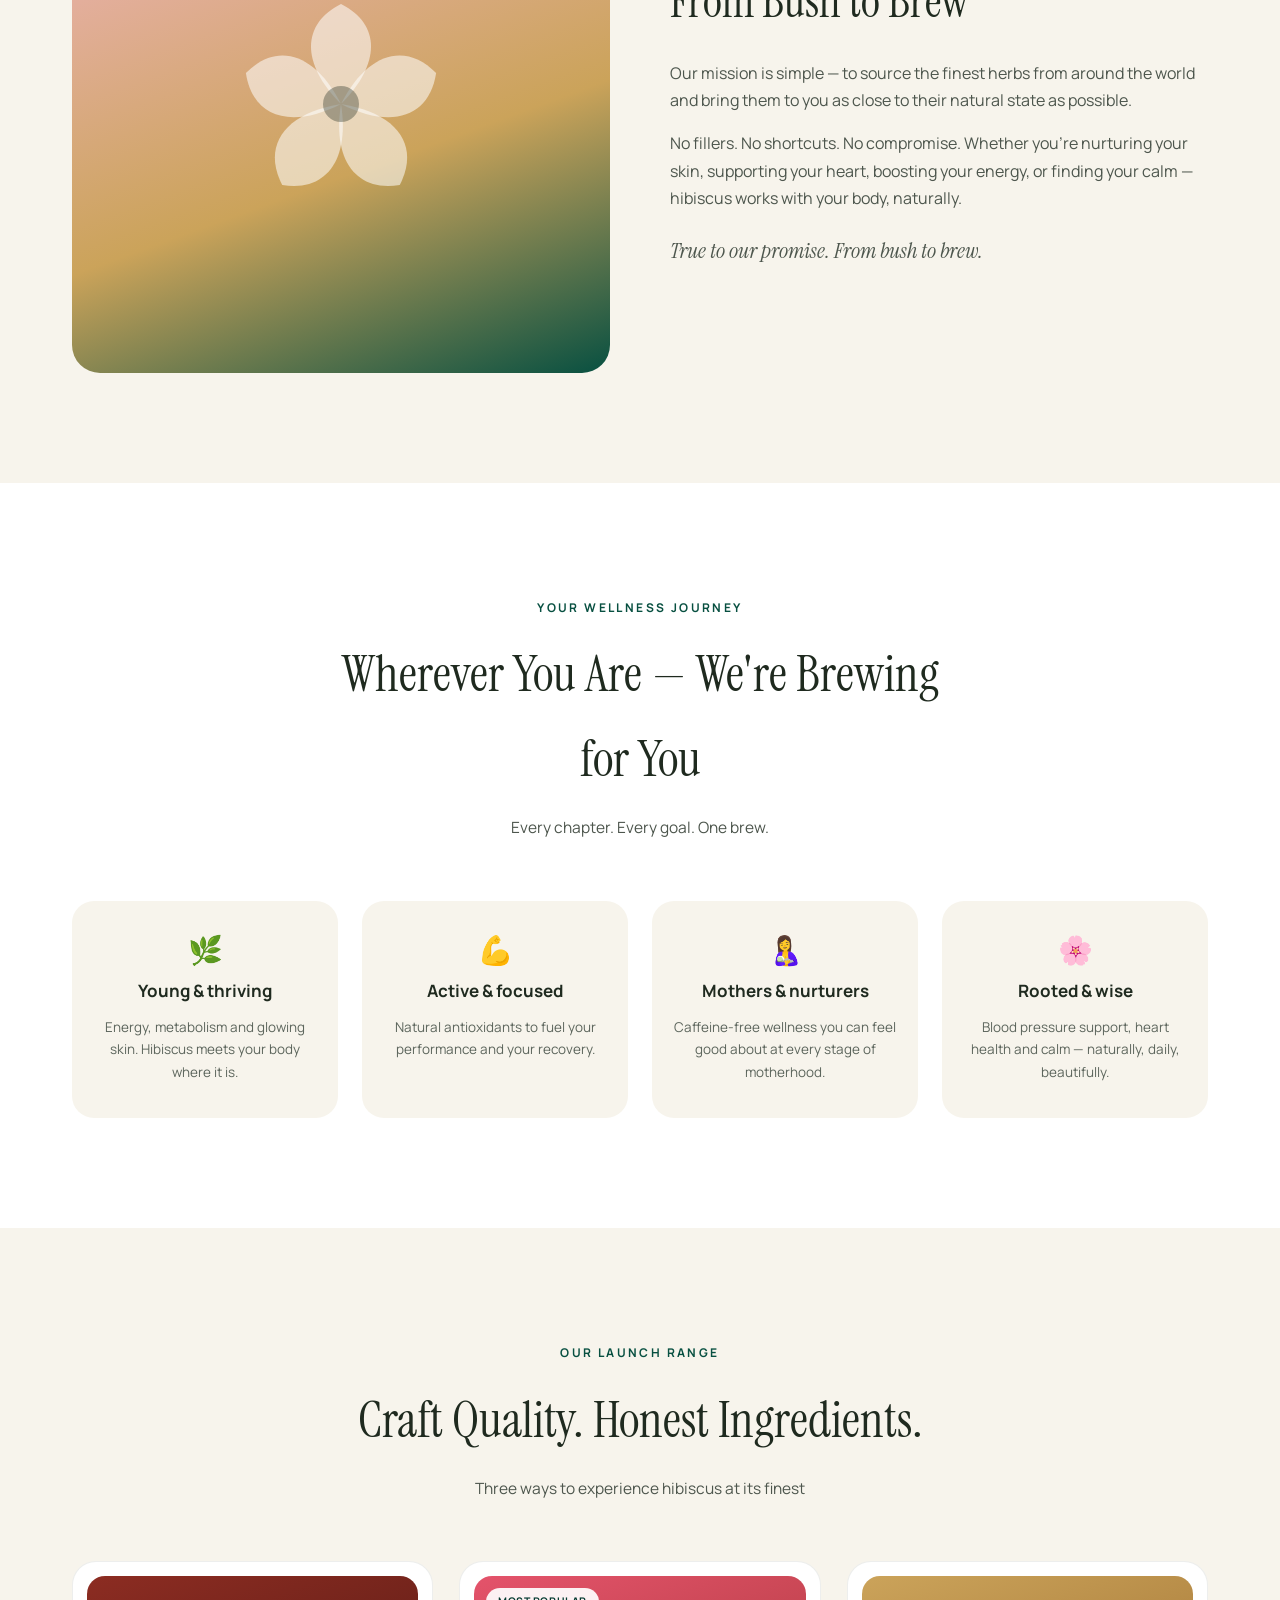
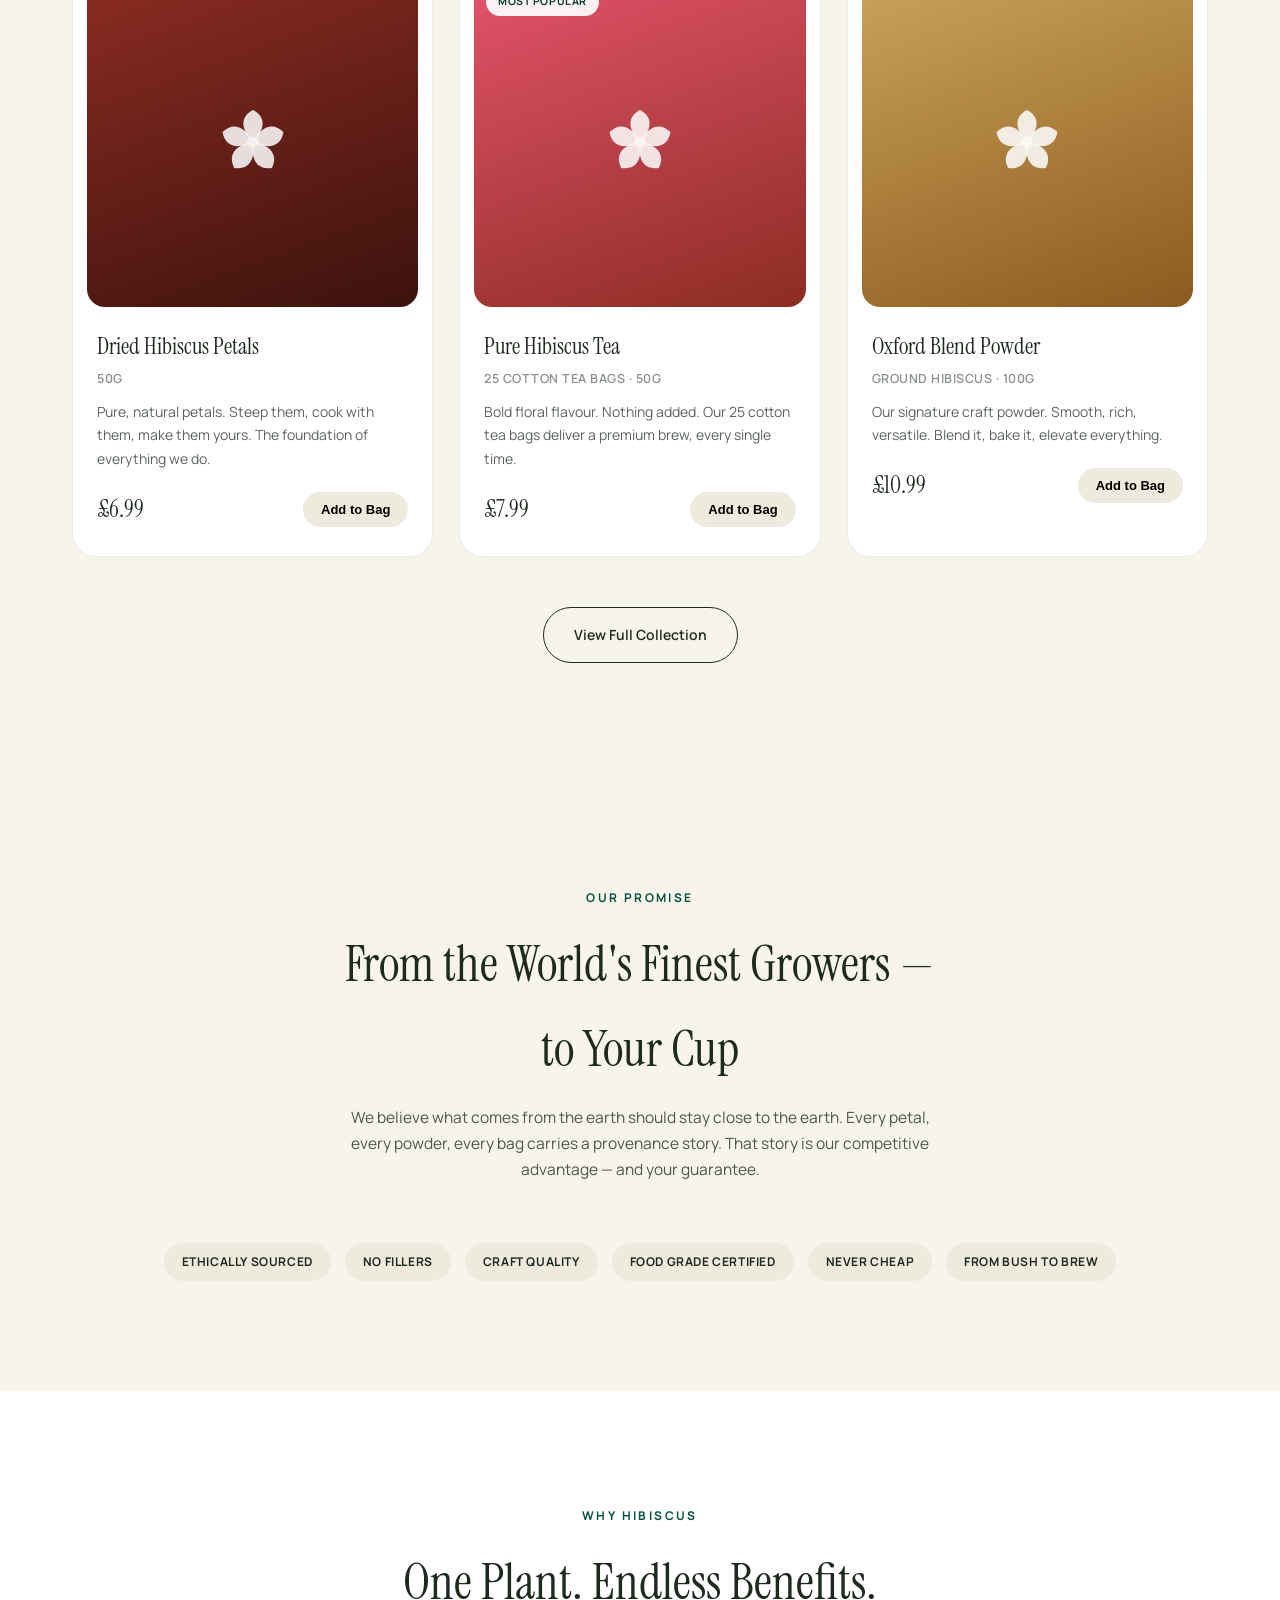
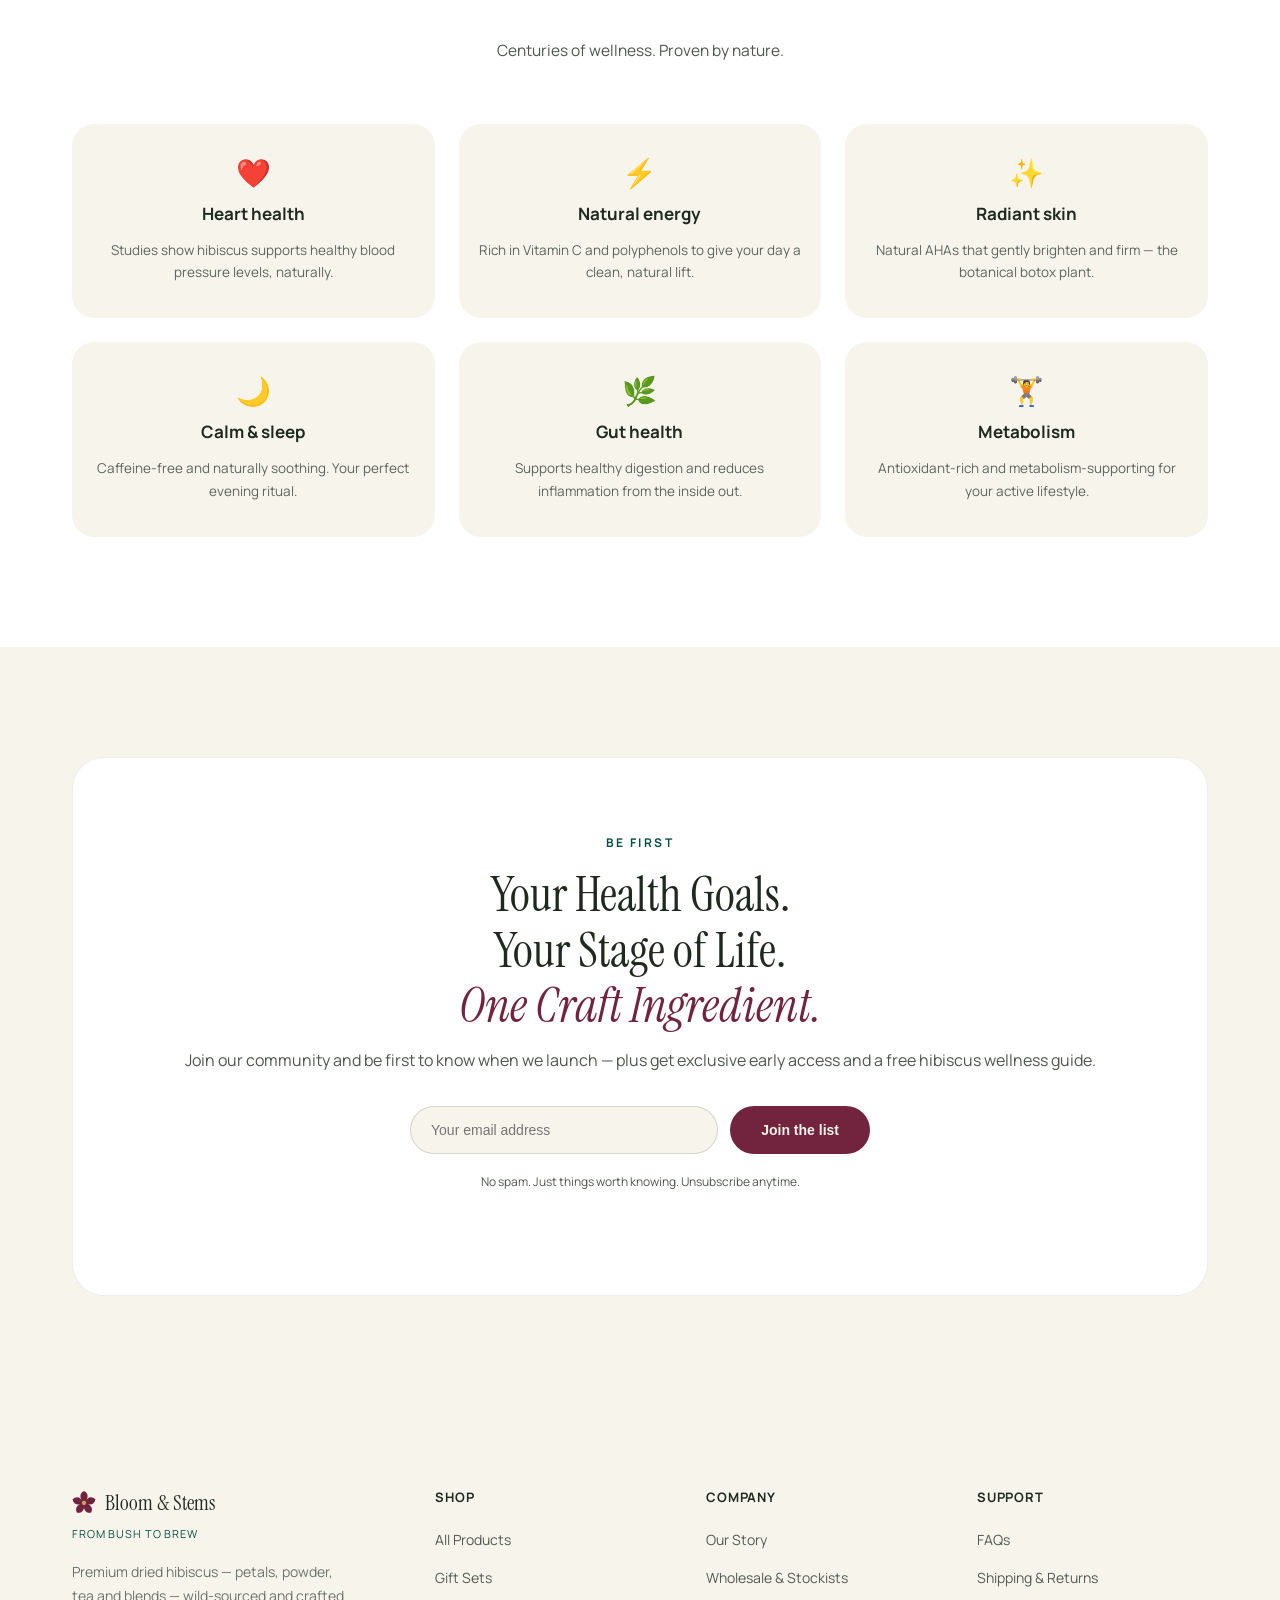
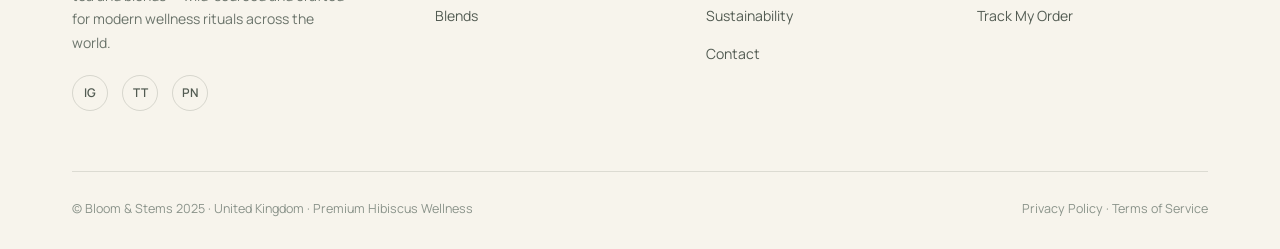
==== commit b7ee732e: "Update hero headline to From Bush to Brew Co-Authored-By: Claude Sonnet 5 <noreply@anthropic.com>" ====
--- a/index.html
+++ b/index.html
@@ -37,7 +37,7 @@
     <div class="hero-top">
       <div class="hero-content">
         <div class="hero-badge">Premium Hibiscus Wellness</div>
-        <h1>From Your First Sip to <em>Every Season</em> of Life</h1>
+        <h1>From Bush to Brew</h1>
         <p class="lede">One plant. A lifetime of wellness. Bloom &amp; Stems brings you the finest hibiscus from around the world — as close to its natural state as possible.</p>
         <div class="hero-ctas">
           <a href="#products" class="btn btn-green">Explore our range</a>
